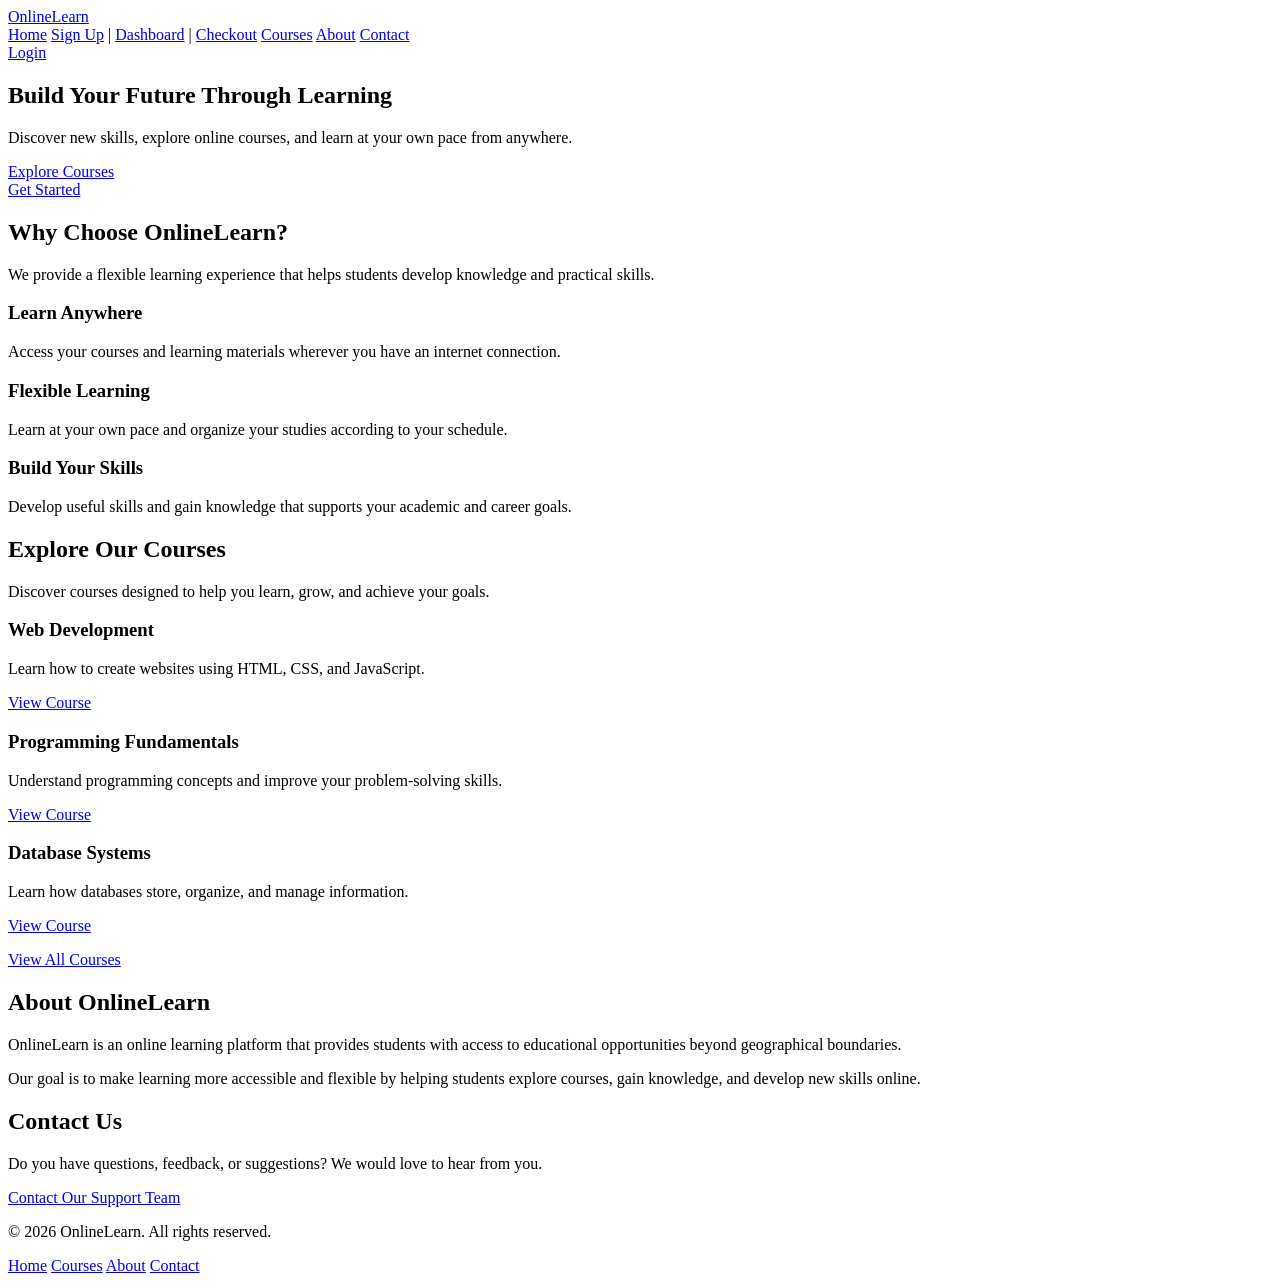
==== index.html @ 4301d98f "Add hero section action links" ====
<!doctype html>
<html lang="en">
  <head>
    <meta charset="UTF-8" />
    <meta name="viewport" content="width=device-width, initial-scale=1.0" />
    <title>Online Course System</title>
  </head>
  <body>
    <header>
      <div class="logo">
        <a href="index.html">OnlineLearn</a>
      </div>
      <nav aria-label="Main navigation">
        <a href="index.html">Home</a>
        <a href="signup.html">Sign Up</a> |
        <a href="dashboard.html">Dashboard</a> |
        <a href="checkout.html">Checkout</a>
        <a href="courses.html">Courses</a>
        <a href="#about">About</a>
        <a href="#contact">Contact</a>
      </nav>
      <div class="header-actions">
        <a href="login.html">Login</a>
      </div>
    </header>
    <main>
      <section class="hero">
        <h1>Build Your Future Through Learning</h1>
        <p>
          Discover new skills, explore online courses, and learn at your own
          pace from anywhere.
        </p>
        <div class="hero-actions">
          <a href="course-detail.html"> Explore Courses</a><br />
          <a href="signup.html">Get Started </a>
        </div>
      </section>
      <section class="benefits">
        <h2>Why Choose OnlineLearn?</h2>

        <p>
          We provide a flexible learning experience that helps students develop
          knowledge and practical skills.
        </p>

        <div class="benefits-list">
          <article>
            <h3>Learn Anywhere</h3>

            <p>
              Access your courses and learning materials wherever you have an
              internet connection.
            </p>
          </article>

          <article>
            <h3>Flexible Learning</h3>

            <p>
              Learn at your own pace and organize your studies according to your
              schedule.
            </p>
          </article>

          <article>
            <h3>Build Your Skills</h3>

            <p>
              Develop useful skills and gain knowledge that supports your
              academic and career goals.
            </p>
          </article>
        </div>
      </section>

      <section class="featured-courses" id="courses">
        <h2>Explore Our Courses</h2>

        <p>
          Discover courses designed to help you learn, grow, and achieve your
          goals.
        </p>

        <div class="course-list">
          <article class="course-card">
            <h3>Web Development</h3>

            <p>Learn how to create websites using HTML, CSS, and JavaScript.</p>

            <a href="course-detail.html">View Course</a>
          </article>

          <article class="course-card">
            <h3>Programming Fundamentals</h3>

            <p>
              Understand programming concepts and improve your problem-solving
              skills.
            </p>

            <a href="course-detail.html">View Course</a>
          </article>

          <article class="course-card">
            <h3>Database Systems</h3>

            <p>Learn how databases store, organize, and manage information.</p>
            <a href="course-detail.html">View Course</a>
          </article>
        </div>

        <p>
          <a href="courses.html">View All Courses</a>
        </p>
      </section>

      <section class="about" id="about">
        <h2>About OnlineLearn</h2>

        <p>
          OnlineLearn is an online learning platform that provides students with
          access to educational opportunities beyond geographical boundaries.
        </p>

        <p>
          Our goal is to make learning more accessible and flexible by helping
          students explore courses, gain knowledge, and develop new skills
          online.
        </p>
      </section>

      <section class="contact" id="contact">
        <h2>Contact Us</h2>

        <p>
          Do you have questions, feedback, or suggestions? We would love to hear
          from you.
        </p>

        <p>
          <a href="mailto:support@onlinelearn.example">
            Contact Our Support Team
          </a>
        </p>
      </section>
    </main>
    <footer>
      <p>&copy; 2026 OnlineLearn. All rights reserved.</p>

      <nav aria-label="Footer navigation">
        <a href="index.html">Home</a>
        <a href="courses.html">Courses</a>
        <a href="#about">About</a>
        <a href="#contact">Contact</a>
      </nav>
    </footer>
  </body>
</html>
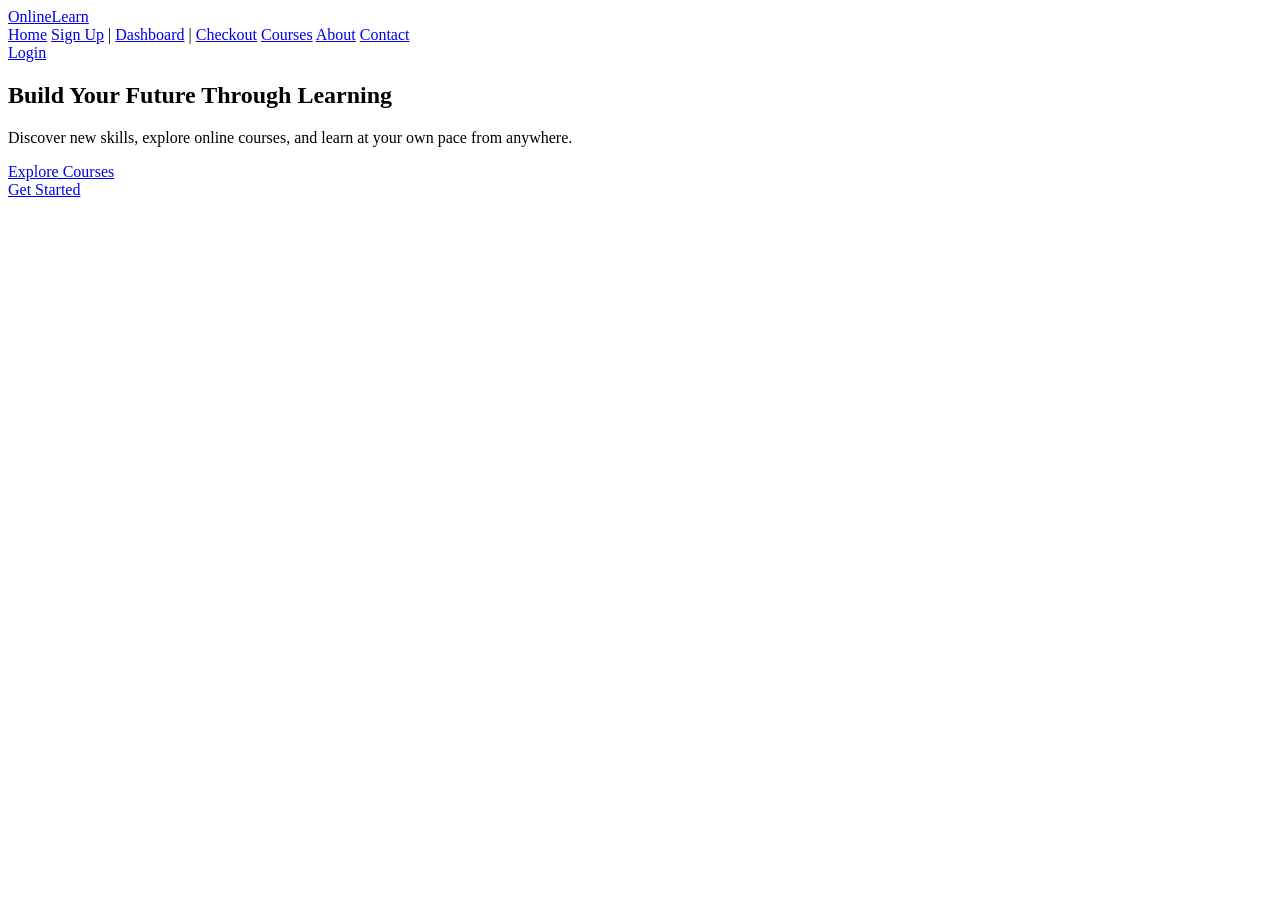
==== commit c2203a8a: "Merge pull request #2 from mikiyassurafell013-sys/homepage Create homepage HTML structure and naviga" ====
--- a/index.html
+++ b/index.html
@@ -35,124 +35,6 @@
           <a href="signup.html">Get Started </a>
         </div>
       </section>
-      <section class="benefits">
-        <h2>Why Choose OnlineLearn?</h2>
-
-        <p>
-          We provide a flexible learning experience that helps students develop
-          knowledge and practical skills.
-        </p>
-
-        <div class="benefits-list">
-          <article>
-            <h3>Learn Anywhere</h3>
-
-            <p>
-              Access your courses and learning materials wherever you have an
-              internet connection.
-            </p>
-          </article>
-
-          <article>
-            <h3>Flexible Learning</h3>
-
-            <p>
-              Learn at your own pace and organize your studies according to your
-              schedule.
-            </p>
-          </article>
-
-          <article>
-            <h3>Build Your Skills</h3>
-
-            <p>
-              Develop useful skills and gain knowledge that supports your
-              academic and career goals.
-            </p>
-          </article>
-        </div>
-      </section>
-
-      <section class="featured-courses" id="courses">
-        <h2>Explore Our Courses</h2>
-
-        <p>
-          Discover courses designed to help you learn, grow, and achieve your
-          goals.
-        </p>
-
-        <div class="course-list">
-          <article class="course-card">
-            <h3>Web Development</h3>
-
-            <p>Learn how to create websites using HTML, CSS, and JavaScript.</p>
-
-            <a href="course-detail.html">View Course</a>
-          </article>
-
-          <article class="course-card">
-            <h3>Programming Fundamentals</h3>
-
-            <p>
-              Understand programming concepts and improve your problem-solving
-              skills.
-            </p>
-
-            <a href="course-detail.html">View Course</a>
-          </article>
-
-          <article class="course-card">
-            <h3>Database Systems</h3>
-
-            <p>Learn how databases store, organize, and manage information.</p>
-            <a href="course-detail.html">View Course</a>
-          </article>
-        </div>
-
-        <p>
-          <a href="courses.html">View All Courses</a>
-        </p>
-      </section>
-
-      <section class="about" id="about">
-        <h2>About OnlineLearn</h2>
-
-        <p>
-          OnlineLearn is an online learning platform that provides students with
-          access to educational opportunities beyond geographical boundaries.
-        </p>
-
-        <p>
-          Our goal is to make learning more accessible and flexible by helping
-          students explore courses, gain knowledge, and develop new skills
-          online.
-        </p>
-      </section>
-
-      <section class="contact" id="contact">
-        <h2>Contact Us</h2>
-
-        <p>
-          Do you have questions, feedback, or suggestions? We would love to hear
-          from you.
-        </p>
-
-        <p>
-          <a href="mailto:support@onlinelearn.example">
-            Contact Our Support Team
-          </a>
-        </p>
-      </section>
     </main>
-    <footer>
-      <p>&copy; 2026 OnlineLearn. All rights reserved.</p>
-
-      <nav aria-label="Footer navigation">
-        <a href="index.html">Home</a>
-        <a href="courses.html">Courses</a>
-        <a href="#about">About</a>
-        <a href="#contact">Contact</a>
-      </nav>
-    </footer>
   </body>
 </html>
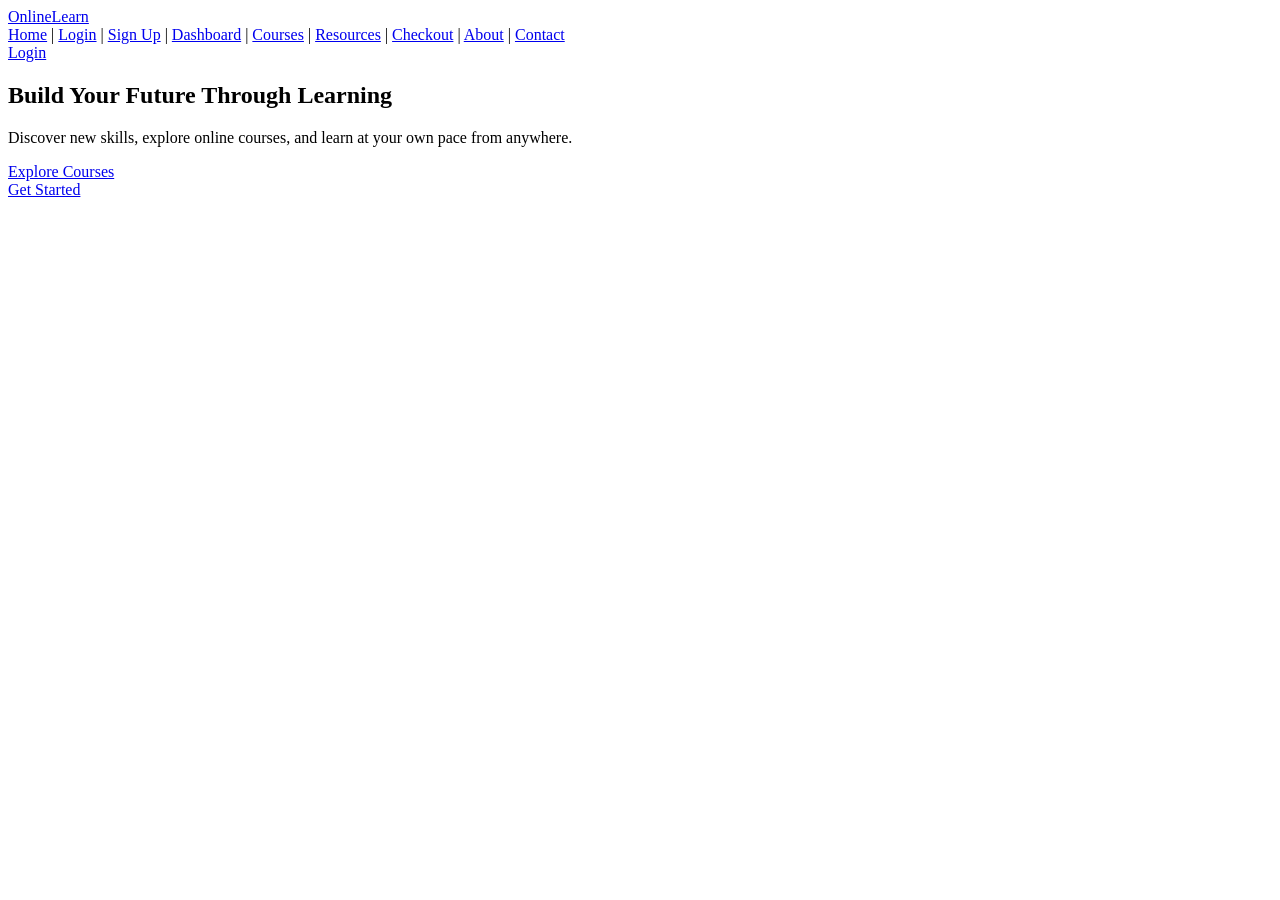
==== commit 76804f4c: "Update index.html" ====
--- a/index.html
+++ b/index.html
@@ -11,12 +11,14 @@
         <a href="index.html">OnlineLearn</a>
       </div>
       <nav aria-label="Main navigation">
-        <a href="index.html">Home</a>
-        <a href="signup.html">Sign Up</a> |
-        <a href="dashboard.html">Dashboard</a> |
-        <a href="checkout.html">Checkout</a>
-        <a href="courses.html">Courses</a>
-        <a href="#about">About</a>
+        <a href="index.html">Home</a> | 
+            <a href="login.html">Login</a> | 
+            <a href="signup.html">Sign Up</a> | 
+            <a href="dashboard.html">Dashboard</a> | 
+            <a href="courses.html" aria-current="page">Courses</a> |
+            <a href="resources.html">Resources</a> |
+            <a href="checkout.html">Checkout</a> |
+        <a href="#about">About</a> |
         <a href="#contact">Contact</a>
       </nav>
       <div class="header-actions">
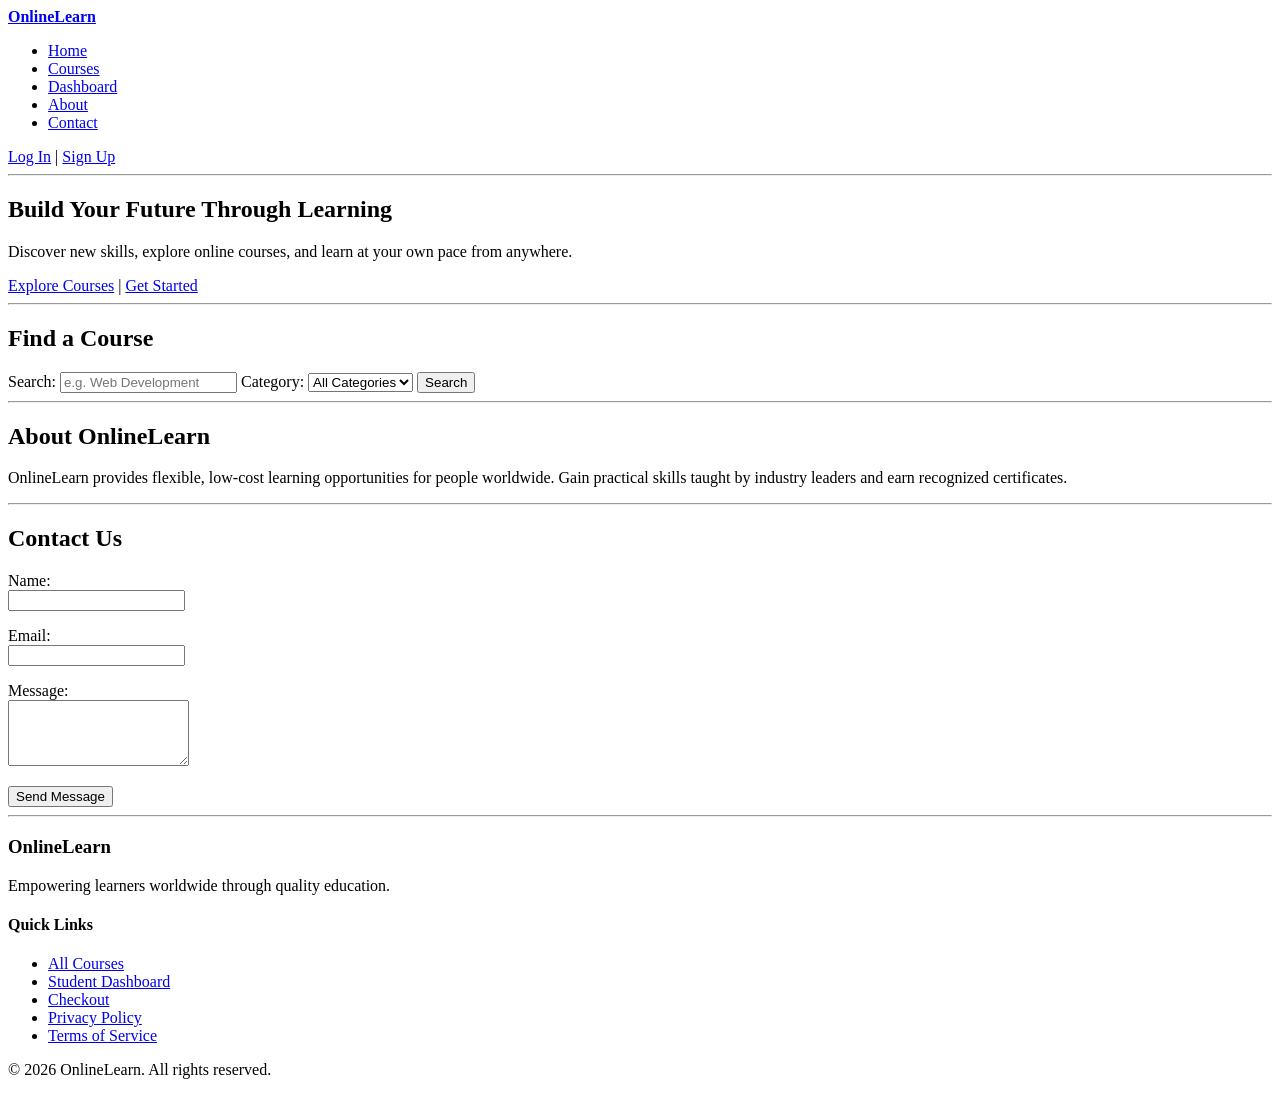
==== commit 9e401cbc: "Update index.html" ====
--- a/index.html
+++ b/index.html
@@ -1,42 +1,129 @@
-<!doctype html>
+<!DOCTYPE html>
 <html lang="en">
   <head>
     <meta charset="UTF-8" />
     <meta name="viewport" content="width=device-width, initial-scale=1.0" />
-    <title>Online Course System</title>
+    <meta name="description" content="Discover online courses and learn new skills at your own pace." />
+    <title>OnlineLearn - Online Course System</title>
   </head>
   <body>
+
+    <!-- Header & Navigation -->
     <header>
       <div class="logo">
-        <a href="index.html">OnlineLearn</a>
+        <a href="index.html"><strong>OnlineLearn</strong></a>
       </div>
-      <nav aria-label="Main navigation">
-        <a href="index.html">Home</a> | 
-            <a href="login.html">Login</a> | 
-            <a href="signup.html">Sign Up</a> | 
-            <a href="dashboard.html">Dashboard</a> | 
-            <a href="courses.html" aria-current="page">Courses</a> |
-            <a href="resources.html">Resources</a> |
-            <a href="checkout.html">Checkout</a> |
-        <a href="#about">About</a> |
-        <a href="#contact">Contact</a>
+      <nav aria-label="Main Navigation">
+        <ul>
+          <li><a href="index.html">Home</a></li>
+          <li><a href="courses.html">Courses</a></li>
+          <li><a href="dashboard.html">Dashboard</a></li>
+          <li><a href="#about">About</a></li>
+          <li><a href="#contact">Contact</a></li>
+        </ul>
       </nav>
       <div class="header-actions">
-        <a href="login.html">Login</a>
+        <a href="login.html">Log In</a> | 
+        <a href="signup.html">Sign Up</a>
       </div>
     </header>
+
+    <hr />
+
+    <!-- Main Content Area -->
     <main>
+
+      <!-- Hero Section -->
       <section class="hero">
         <h1>Build Your Future Through Learning</h1>
         <p>
-          Discover new skills, explore online courses, and learn at your own
-          pace from anywhere.
+          Discover new skills, explore online courses, and learn at your own pace from anywhere.
         </p>
-        <div class="hero-actions">
-          <a href="course-detail.html"> Explore Courses</a><br />
-          <a href="signup.html">Get Started </a>
+        <div>
+          <a href="courses.html">Explore Courses</a> | 
+          <a href="signup.html">Get Started</a>
         </div>
       </section>
+
+      <hr />
+
+      <!-- Search & Filter Form -->
+      <section class="search-section">
+        <h2>Find a Course</h2>
+        <form action="courses.html" method="GET">
+          <label for="search-input">Search:</label>
+          <input type="text" id="search-input" name="q" placeholder="e.g. Web Development" />
+          
+          <label for="category-select">Category:</label>
+          <select id="category-select" name="category">
+            <option value="all">All Categories</option>
+            <option value="development">Development</option>
+            <option value="design">Design</option>
+            <option value="business">Business</option>
+            <option value="data">Data Science</option>
+          </select>
+          
+          <button type="submit">Search</button>
+        </form>
+      </section>
+
+      <hr />
+
+      <!-- About Section -->
+      <section id="about">
+        <h2>About OnlineLearn</h2>
+        <p>
+          OnlineLearn provides flexible, low-cost learning opportunities for people worldwide. 
+          Gain practical skills taught by industry leaders and earn recognized certificates.
+        </p>
+      </section>
+
+      <hr />
+
+      <!-- Contact Section -->
+      <section id="contact">
+        <h2>Contact Us</h2>
+        <form action="#" method="POST">
+          <p>
+            <label for="name">Name:</label><br />
+            <input type="text" id="name" name="name" required />
+          </p>
+          <p>
+            <label for="email">Email:</label><br />
+            <input type="email" id="email" name="email" required />
+          </p>
+          <p>
+            <label for="message">Message:</label><br />
+            <textarea id="message" name="message" rows="4" required></textarea>
+          </p>
+          <button type="submit">Send Message</button>
+        </form>
+      </section>
+
     </main>
+
+    <hr />
+
+    <!-- Footer -->
+    <footer>
+      <section>
+        <h3>OnlineLearn</h3>
+        <p>Empowering learners worldwide through quality education.</p>
+      </section>
+      
+      <nav aria-label="Footer Navigation">
+        <h4>Quick Links</h4>
+        <ul>
+          <li><a href="courses.html">All Courses</a></li>
+          <li><a href="dashboard.html">Student Dashboard</a></li>
+          <li><a href="checkout.html">Checkout</a></li>
+          <li><a href="#privacy">Privacy Policy</a></li>
+          <li><a href="#terms">Terms of Service</a></li>
+        </ul>
+      </nav>
+
+      <p>&copy; 2026 OnlineLearn. All rights reserved.</p>
+    </footer>
+
   </body>
 </html>
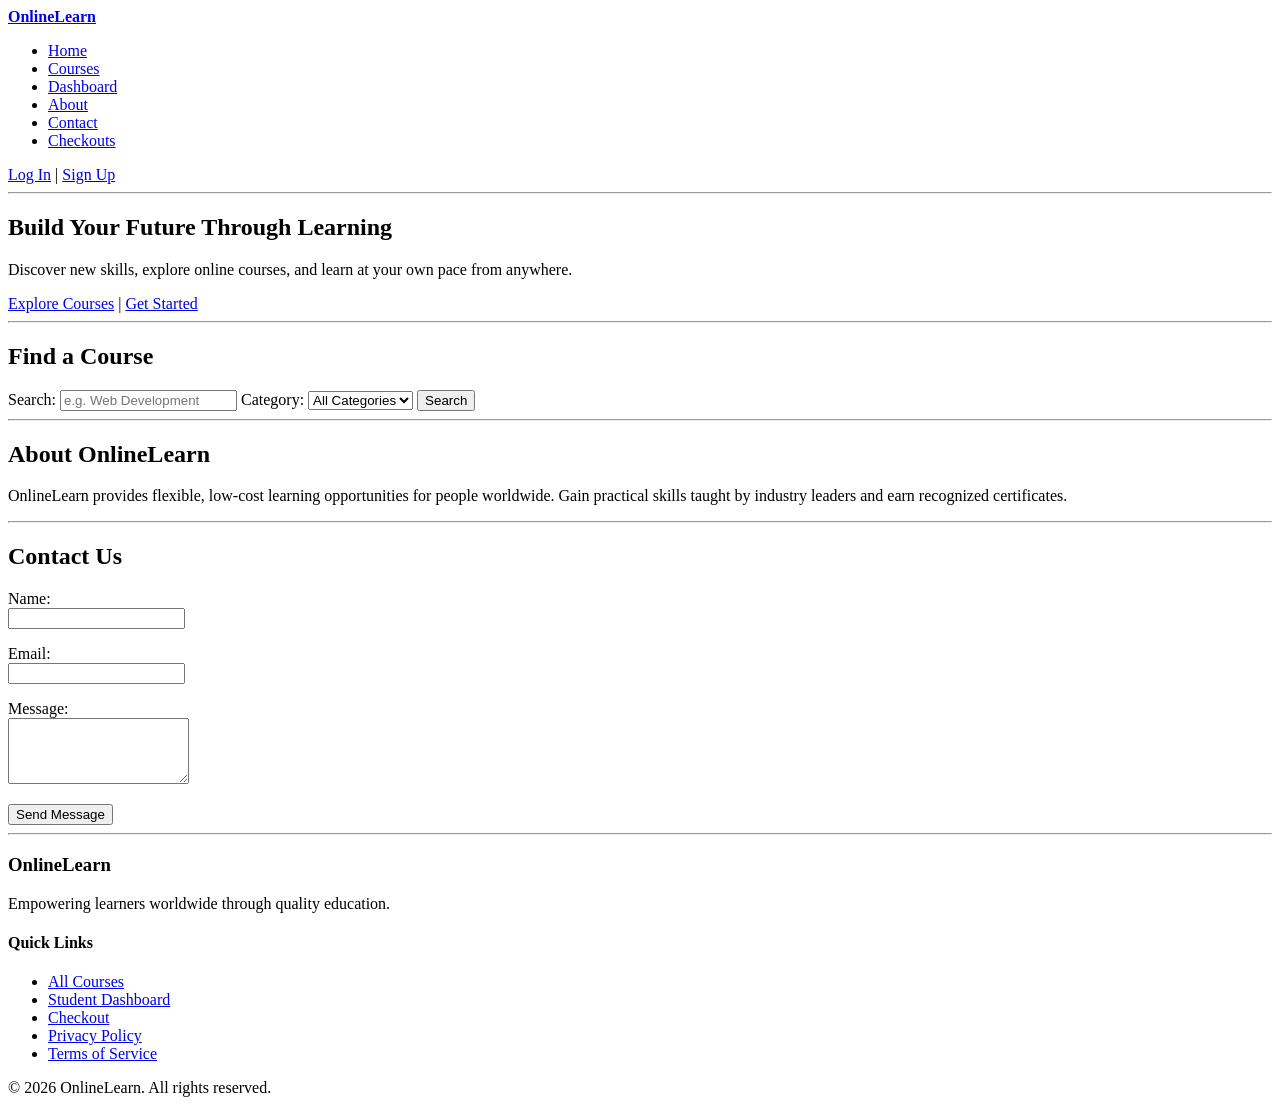
==== commit 8810ace5: "Clean up HTML by removing comment sections Removed commented sections for header, main content, and " ====
--- a/index.html
+++ b/index.html
@@ -8,7 +8,6 @@
   </head>
   <body>
 
-    <!-- Header & Navigation -->
     <header>
       <div class="logo">
         <a href="index.html"><strong>OnlineLearn</strong></a>
@@ -20,6 +19,7 @@
           <li><a href="dashboard.html">Dashboard</a></li>
           <li><a href="#about">About</a></li>
           <li><a href="#contact">Contact</a></li>
+          <li><a href="checkout.html">Checkouts</a></li>
         </ul>
       </nav>
       <div class="header-actions">
@@ -30,10 +30,8 @@
 
     <hr />
 
-    <!-- Main Content Area -->
     <main>
 
-      <!-- Hero Section -->
       <section class="hero">
         <h1>Build Your Future Through Learning</h1>
         <p>
@@ -47,7 +45,6 @@
 
       <hr />
 
-      <!-- Search & Filter Form -->
       <section class="search-section">
         <h2>Find a Course</h2>
         <form action="courses.html" method="GET">
@@ -69,7 +66,6 @@
 
       <hr />
 
-      <!-- About Section -->
       <section id="about">
         <h2>About OnlineLearn</h2>
         <p>
@@ -80,7 +76,6 @@
 
       <hr />
 
-      <!-- Contact Section -->
       <section id="contact">
         <h2>Contact Us</h2>
         <form action="#" method="POST">
@@ -104,7 +99,6 @@
 
     <hr />
 
-    <!-- Footer -->
     <footer>
       <section>
         <h3>OnlineLearn</h3>
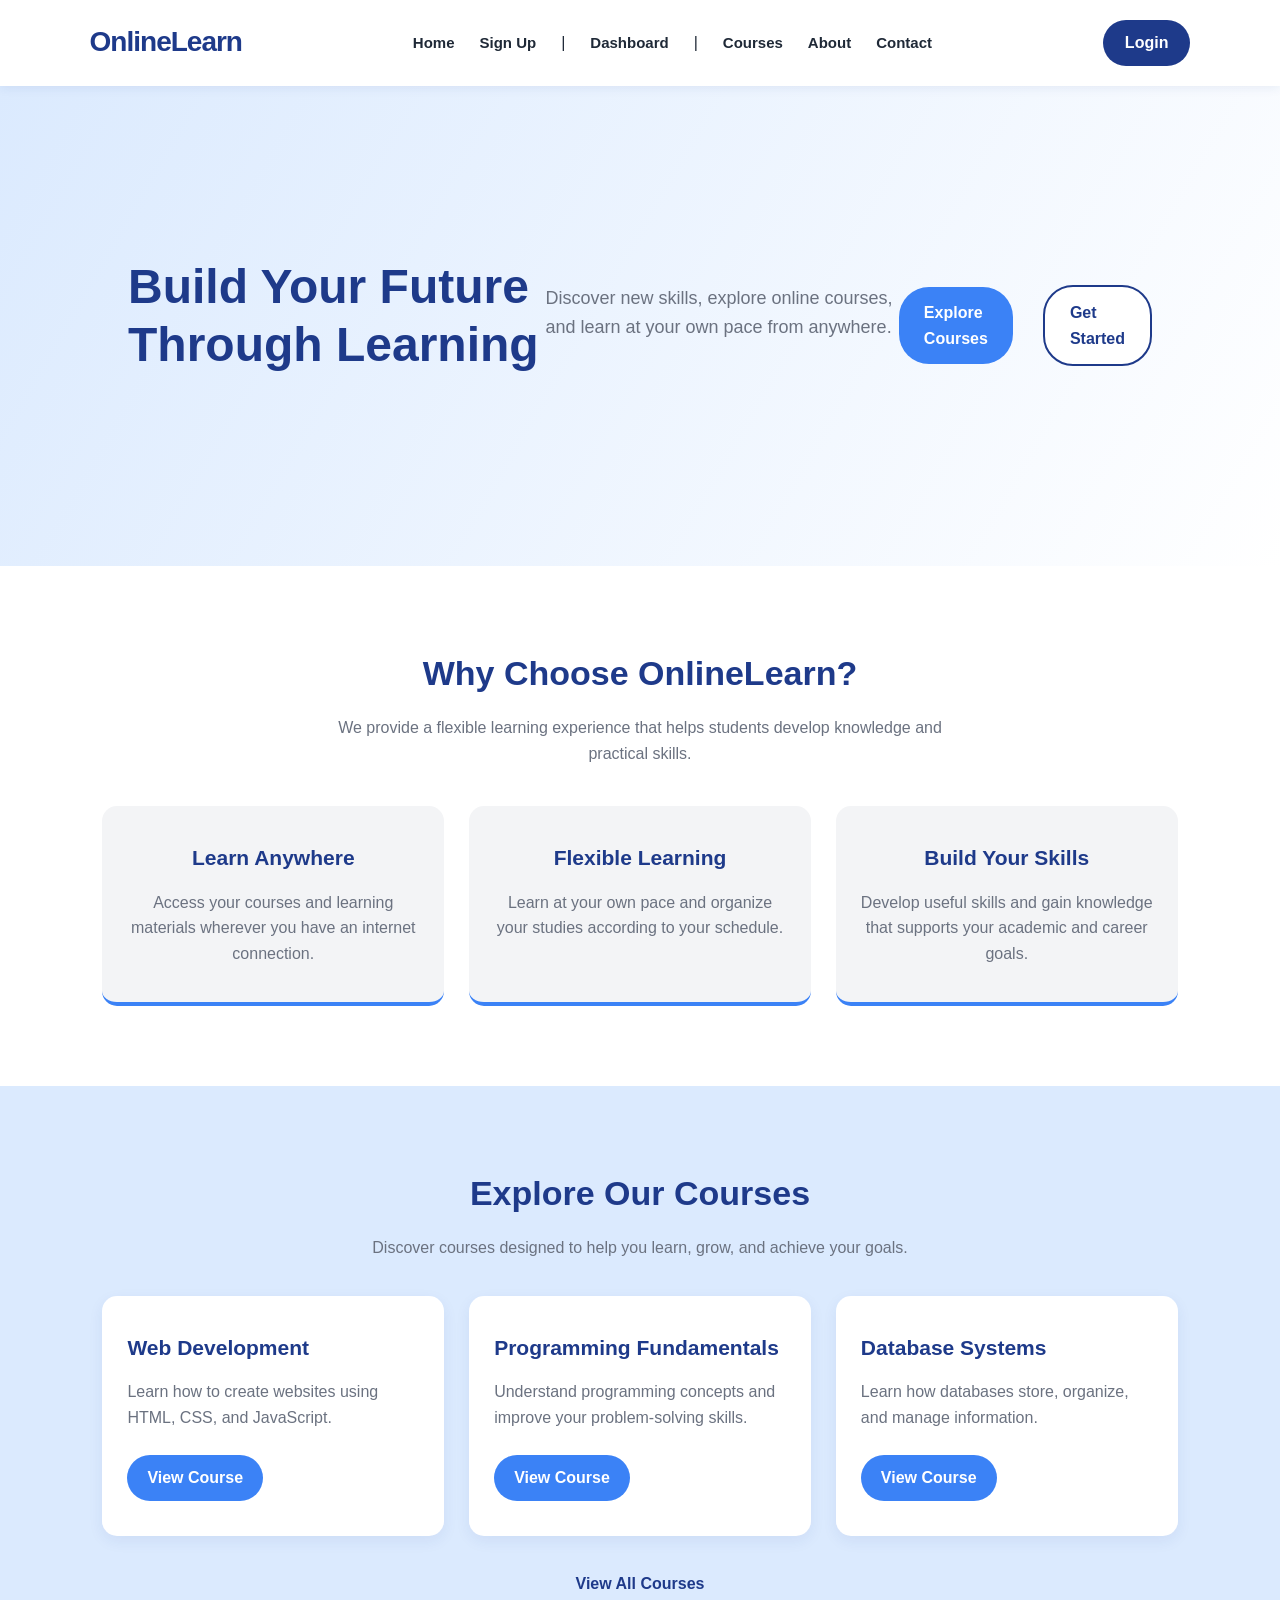
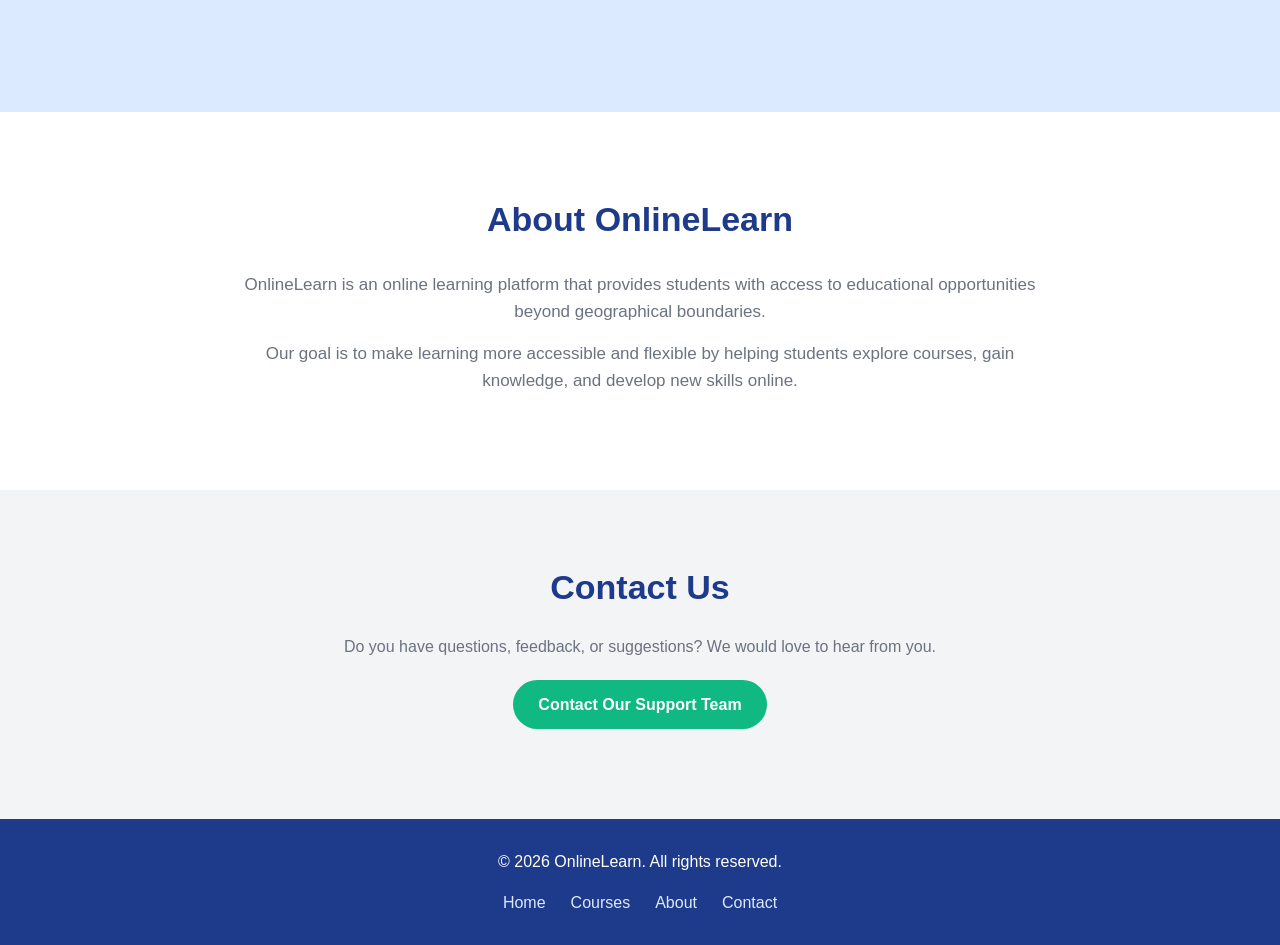
==== commit 82aeae42: "Add homepage CSS styling" ====
--- a/index.html
+++ b/index.html
@@ -1,123 +1,158 @@
-<!DOCTYPE html>
+<!doctype html>
 <html lang="en">
   <head>
     <meta charset="UTF-8" />
     <meta name="viewport" content="width=device-width, initial-scale=1.0" />
-    <meta name="description" content="Discover online courses and learn new skills at your own pace." />
-    <title>OnlineLearn - Online Course System</title>
+    <link rel="stylesheet" href="css/style.css" />
+    <title>Online Course System</title>
   </head>
   <body>
-
     <header>
       <div class="logo">
-        <a href="index.html"><strong>OnlineLearn</strong></a>
+        <a href="index.html">OnlineLearn</a>
       </div>
-      <nav aria-label="Main Navigation">
-        <ul>
-          <li><a href="index.html">Home</a></li>
-          <li><a href="courses.html">Courses</a></li>
-          <li><a href="dashboard.html">Dashboard</a></li>
-          <li><a href="#about">About</a></li>
-          <li><a href="#contact">Contact</a></li>
-          <li><a href="checkout.html">Checkouts</a></li>
-        </ul>
+      <nav aria-label="Main navigation">
+        <a href="index.html">Home</a>
+        <a href="signup.html">Sign Up</a> |
+        <a href="dashboard.html">Dashboard</a> |
+        <a href="courses.html">Courses</a>
+        <a href="#about">About</a>
+        <a href="#contact">Contact</a>
       </nav>
       <div class="header-actions">
-        <a href="login.html">Log In</a> | 
-        <a href="signup.html">Sign Up</a>
+        <a href="login.html">Login</a>
       </div>
     </header>
-
-    <hr />
-
     <main>
-
       <section class="hero">
         <h1>Build Your Future Through Learning</h1>
         <p>
-          Discover new skills, explore online courses, and learn at your own pace from anywhere.
+          Discover new skills, explore online courses, and learn at your own
+          pace from anywhere.
         </p>
-        <div>
-          <a href="courses.html">Explore Courses</a> | 
-          <a href="signup.html">Get Started</a>
+        <div class="hero-actions">
+          <a href="course-detail.html"> Explore Courses</a><br />
+          <a href="signup.html">Get Started </a>
+        </div>
+      </section>
+      <section class="benefits">
+        <h2>Why Choose OnlineLearn?</h2>
+
+        <p>
+          We provide a flexible learning experience that helps students develop
+          knowledge and practical skills.
+        </p>
+
+        <div class="benefits-list">
+          <article>
+            <h3>Learn Anywhere</h3>
+
+            <p>
+              Access your courses and learning materials wherever you have an
+              internet connection.
+            </p>
+          </article>
+
+          <article>
+            <h3>Flexible Learning</h3>
+
+            <p>
+              Learn at your own pace and organize your studies according to your
+              schedule.
+            </p>
+          </article>
+
+          <article>
+            <h3>Build Your Skills</h3>
+
+            <p>
+              Develop useful skills and gain knowledge that supports your
+              academic and career goals.
+            </p>
+          </article>
         </div>
       </section>
 
-      <hr />
+      <section class="featured-courses" id="courses">
+        <h2>Explore Our Courses</h2>
 
-      <section class="search-section">
-        <h2>Find a Course</h2>
-        <form action="courses.html" method="GET">
-          <label for="search-input">Search:</label>
-          <input type="text" id="search-input" name="q" placeholder="e.g. Web Development" />
-          
-          <label for="category-select">Category:</label>
-          <select id="category-select" name="category">
-            <option value="all">All Categories</option>
-            <option value="development">Development</option>
-            <option value="design">Design</option>
-            <option value="business">Business</option>
-            <option value="data">Data Science</option>
-          </select>
-          
-          <button type="submit">Search</button>
-        </form>
-      </section>
+        <p>
+          Discover courses designed to help you learn, grow, and achieve your
+          goals.
+        </p>
 
-      <hr />
+        <div class="course-list">
+          <article class="course-card">
+            <h3>Web Development</h3>
 
-      <section id="about">
-        <h2>About OnlineLearn</h2>
+            <p>Learn how to create websites using HTML, CSS, and JavaScript.</p>
+
+            <a href="course-detail.html">View Course</a>
+          </article>
+
+          <article class="course-card">
+            <h3>Programming Fundamentals</h3>
+
+            <p>
+              Understand programming concepts and improve your problem-solving
+              skills.
+            </p>
+
+            <a href="course-detail.html">View Course</a>
+          </article>
+
+          <article class="course-card">
+            <h3>Database Systems</h3>
+
+            <p>Learn how databases store, organize, and manage information.</p>
+            <a href="course-detail.html">View Course</a>
+          </article>
+        </div>
+
         <p>
-          OnlineLearn provides flexible, low-cost learning opportunities for people worldwide. 
-          Gain practical skills taught by industry leaders and earn recognized certificates.
+          <a href="courses.html">View All Courses</a>
         </p>
       </section>
 
-      <hr />
+      <section class="about" id="about">
+        <h2>About OnlineLearn</h2>
 
-      <section id="contact">
-        <h2>Contact Us</h2>
-        <form action="#" method="POST">
-          <p>
-            <label for="name">Name:</label><br />
-            <input type="text" id="name" name="name" required />
-          </p>
-          <p>
-            <label for="email">Email:</label><br />
-            <input type="email" id="email" name="email" required />
-          </p>
-          <p>
-            <label for="message">Message:</label><br />
-            <textarea id="message" name="message" rows="4" required></textarea>
-          </p>
-          <button type="submit">Send Message</button>
-        </form>
+        <p>
+          OnlineLearn is an online learning platform that provides students with
+          access to educational opportunities beyond geographical boundaries.
+        </p>
+
+        <p>
+          Our goal is to make learning more accessible and flexible by helping
+          students explore courses, gain knowledge, and develop new skills
+          online.
+        </p>
       </section>
 
+      <section class="contact" id="contact">
+        <h2>Contact Us</h2>
+
+        <p>
+          Do you have questions, feedback, or suggestions? We would love to hear
+          from you.
+        </p>
+
+        <p>
+          <a href="mailto:support@onlinelearn.example">
+            Contact Our Support Team
+          </a>
+        </p>
+      </section>
     </main>
+    <footer>
+      <p>&copy; 2026 OnlineLearn. All rights reserved.</p>
 
-    <hr />
-
-    <footer>
-      <section>
-        <h3>OnlineLearn</h3>
-        <p>Empowering learners worldwide through quality education.</p>
-      </section>
-      
-      <nav aria-label="Footer Navigation">
-        <h4>Quick Links</h4>
-        <ul>
-          <li><a href="courses.html">All Courses</a></li>
-          <li><a href="dashboard.html">Student Dashboard</a></li>
-          <li><a href="checkout.html">Checkout</a></li>
-          <li><a href="#privacy">Privacy Policy</a></li>
-          <li><a href="#terms">Terms of Service</a></li>
-        </ul>
+      <nav aria-label="Footer navigation">
+        <a href="index.html">Home</a>
+        <a href="courses.html">Courses</a>
+        <a href="#about">About</a>
+        <a href="#contact">Contact</a>
       </nav>
-
-      <p>&copy; 2026 OnlineLearn. All rights reserved.</p>
     </footer>
-
   </body>
 </html>
--- a/css/style.css
+++ b/css/style.css
@@ -0,0 +1,503 @@
+/* =========================================
+   1. GENERAL SETTINGS
+========================================= */
+
+* {
+    margin: 0;
+    padding: 0;
+    box-sizing: border-box;
+}
+
+html {
+    scroll-behavior: smooth;
+}
+
+body {
+    font-family: "Open Sans", Arial, sans-serif;
+    background-color: #FFFFFF;
+    color: #1F2937;
+    line-height: 1.6;
+}
+
+
+/* =========================================
+   2. HEADER
+========================================= */
+
+header {
+    background-color: #FFFFFF;
+    display: flex;
+    justify-content: space-between;
+    align-items: center;
+    padding: 20px 7%;
+    box-shadow: 0 2px 10px rgba(30, 58, 138, 0.08);
+    position: sticky;
+    top: 0;
+    z-index: 1000;
+}
+
+
+/* Website Logo */
+
+.logo a {
+    color: #1E3A8A;
+    font-size: 28px;
+    font-weight: bold;
+    text-decoration: none;
+    letter-spacing: -1px;
+}
+
+
+/* Main Navigation */
+
+header nav {
+    display: flex;
+    align-items: center;
+    gap: 25px;
+}
+
+header nav a {
+    color: #1F2937;
+    text-decoration: none;
+    font-size: 15px;
+    font-weight: 600;
+    transition: color 0.3s ease;
+}
+
+header nav a:hover,
+header nav a[aria-current="page"] {
+    color: #3B82F6;
+}
+
+
+/* Header Login Button */
+
+.header-actions a {
+    display: inline-block;
+    background-color: #1E3A8A;
+    color: #FFFFFF;
+    padding: 10px 22px;
+    border-radius: 25px;
+    text-decoration: none;
+    font-weight: bold;
+    transition: background-color 0.3s ease;
+}
+
+.header-actions a:hover {
+    background-color: #3B82F6;
+}
+
+
+/* =========================================
+   3. HERO SECTION
+========================================= */
+
+.hero {
+    min-height: 480px;
+    padding: 100px 10%;
+    display: flex;
+    align-items: center;
+    background: linear-gradient(
+        120deg,
+        #DBEAFE,
+        #FFFFFF
+    );
+}
+
+.hero h1 {
+    color: #1E3A8A;
+    font-size: 48px;
+    line-height: 1.2;
+    max-width: 650px;
+    margin-bottom: 20px;
+}
+
+.hero p {
+    color: #6B7280;
+    font-size: 18px;
+    max-width: 650px;
+    margin-bottom: 25px;
+}
+
+.hero-actions {
+    display: flex;
+    align-items: center;
+    gap: 15px;
+}
+
+
+/* Hero Buttons */
+
+.hero-actions a {
+    display: inline-block;
+    padding: 13px 25px;
+    border-radius: 30px;
+    text-decoration: none;
+    font-weight: bold;
+    transition: all 0.3s ease;
+}
+
+
+/* Explore Courses Button */
+
+.hero-actions a:first-child {
+    background-color: #3B82F6;
+    color: #FFFFFF;
+}
+
+.hero-actions a:first-child:hover {
+    background-color: #1E3A8A;
+    transform: translateY(-3px);
+}
+
+
+/* Get Started Button */
+
+.hero-actions a:last-child {
+    background-color: #FFFFFF;
+    color: #1E3A8A;
+    border: 2px solid #1E3A8A;
+}
+
+.hero-actions a:last-child:hover {
+    background-color: #1E3A8A;
+    color: #FFFFFF;
+    transform: translateY(-3px);
+}
+
+
+/* =========================================
+   4. LEARNING BENEFITS SECTION
+========================================= */
+
+.benefits {
+    padding: 80px 8%;
+    text-align: center;
+    background-color: #FFFFFF;
+}
+
+.benefits h2 {
+    color: #1E3A8A;
+    font-size: 34px;
+    margin-bottom: 15px;
+}
+
+.benefits > p {
+    color: #6B7280;
+    max-width: 650px;
+    margin: 0 auto 40px;
+}
+
+
+/* Benefits Cards Container */
+
+.benefits-list {
+    display: grid;
+    grid-template-columns: repeat(3, 1fr);
+    gap: 25px;
+    margin-top: 35px;
+}
+
+
+/* Individual Benefit Cards */
+
+.benefits-list article {
+    background-color: #F3F4F6;
+    padding: 35px 25px;
+    border-radius: 15px;
+    border-bottom: 4px solid #3B82F6;
+    transition: transform 0.3s ease, box-shadow 0.3s ease;
+}
+
+.benefits-list article:hover {
+    transform: translateY(-8px);
+    box-shadow: 0 10px 25px rgba(30, 58, 138, 0.12);
+}
+
+.benefits-list h3 {
+    color: #1E3A8A;
+    font-size: 21px;
+    margin-bottom: 15px;
+}
+
+.benefits-list article p {
+    color: #6B7280;
+}
+
+
+/* =========================================
+   5. FEATURED COURSES SECTION
+========================================= */
+
+.featured-courses {
+    padding: 80px 8%;
+    text-align: center;
+    background-color: #DBEAFE;
+}
+
+.featured-courses h2 {
+    color: #1E3A8A;
+    font-size: 34px;
+    margin-bottom: 15px;
+}
+
+.featured-courses > p {
+    color: #6B7280;
+    max-width: 650px;
+    margin: 0 auto 35px;
+}
+
+
+/* Course Cards Container */
+
+.course-list {
+    display: grid;
+    grid-template-columns: repeat(3, 1fr);
+    gap: 25px;
+    margin-top: 35px;
+}
+
+
+/* Individual Course Cards */
+
+.course-card {
+    background-color: #FFFFFF;
+    padding: 35px 25px;
+    border-radius: 15px;
+    text-align: left;
+    box-shadow: 0 5px 15px rgba(30, 58, 138, 0.07);
+    transition: transform 0.3s ease, box-shadow 0.3s ease;
+}
+
+.course-card:hover {
+    transform: translateY(-8px);
+    box-shadow: 0 12px 25px rgba(30, 58, 138, 0.15);
+}
+
+.course-card h3 {
+    color: #1E3A8A;
+    font-size: 21px;
+    margin-bottom: 15px;
+}
+
+.course-card p {
+    color: #6B7280;
+    margin-bottom: 25px;
+}
+
+
+/* Course Links */
+
+.course-card a {
+    display: inline-block;
+    color: #FFFFFF;
+    background-color: #3B82F6;
+    padding: 10px 20px;
+    border-radius: 25px;
+    text-decoration: none;
+    font-weight: bold;
+    transition: background-color 0.3s ease;
+}
+
+.course-card a:hover {
+    background-color: #1E3A8A;
+}
+
+
+/* View All Courses Link */
+
+.featured-courses > p:last-child {
+    margin-top: 35px;
+}
+
+.featured-courses > p:last-child a {
+    color: #1E3A8A;
+    font-weight: bold;
+    text-decoration: none;
+}
+
+.featured-courses > p:last-child a:hover {
+    color: #3B82F6;
+}
+
+
+/* =========================================
+   6. ABOUT SECTION
+========================================= */
+
+.about {
+    padding: 80px 12%;
+    text-align: center;
+    background-color: #FFFFFF;
+}
+
+.about h2 {
+    color: #1E3A8A;
+    font-size: 34px;
+    margin-bottom: 25px;
+}
+
+.about p {
+    color: #6B7280;
+    max-width: 800px;
+    margin: 0 auto 15px;
+    font-size: 17px;
+}
+
+
+/* =========================================
+   7. CONTACT SECTION
+========================================= */
+
+.contact {
+    padding: 70px 10%;
+    text-align: center;
+    background-color: #F3F4F6;
+}
+
+.contact h2 {
+    color: #1E3A8A;
+    font-size: 34px;
+    margin-bottom: 20px;
+}
+
+.contact p {
+    color: #6B7280;
+    margin-bottom: 20px;
+}
+
+.contact a {
+    display: inline-block;
+    background-color: #10B981;
+    color: #FFFFFF;
+    padding: 12px 25px;
+    border-radius: 25px;
+    text-decoration: none;
+    font-weight: bold;
+    transition: background-color 0.3s ease;
+}
+
+.contact a:hover {
+    background-color: #059669;
+}
+
+
+/* =========================================
+   8. FOOTER
+========================================= */
+
+footer {
+    background-color: #1E3A8A;
+    color: #FFFFFF;
+    padding: 30px 7%;
+    text-align: center;
+}
+
+footer p {
+    margin-bottom: 15px;
+}
+
+footer nav {
+    display: flex;
+    justify-content: center;
+    flex-wrap: wrap;
+    gap: 25px;
+}
+
+footer nav a {
+    color: #DBEAFE;
+    text-decoration: none;
+    transition: color 0.3s ease;
+}
+
+footer nav a:hover {
+    color: #10B981;
+}
+
+
+/* =========================================
+   9. RESPONSIVE DESIGN
+========================================= */
+
+/* Tablets */
+
+@media screen and (max-width: 900px) {
+
+    header {
+        flex-wrap: wrap;
+        gap: 20px;
+    }
+
+    header nav {
+        flex-wrap: wrap;
+        gap: 15px;
+    }
+
+    .hero h1 {
+        font-size: 38px;
+    }
+
+    .benefits-list,
+    .course-list {
+        grid-template-columns: repeat(2, 1fr);
+    }
+
+}
+
+
+/* Mobile Phones */
+
+@media screen and (max-width: 600px) {
+
+    header {
+        flex-direction: column;
+        padding: 20px;
+    }
+
+    header nav {
+        justify-content: center;
+        gap: 12px;
+    }
+
+    header nav a {
+        font-size: 13px;
+    }
+
+    .hero {
+        padding: 70px 7%;
+        min-height: 400px;
+    }
+
+    .hero h1 {
+        font-size: 34px;
+    }
+
+    .hero p {
+        font-size: 16px;
+    }
+
+    .hero-actions {
+        flex-direction: column;
+        align-items: flex-start;
+    }
+
+    .benefits,
+    .featured-courses,
+    .about,
+    .contact {
+        padding: 60px 7%;
+    }
+
+    .benefits h2,
+    .featured-courses h2,
+    .about h2,
+    .contact h2 {
+        font-size: 28px;
+    }
+
+    .benefits-list,
+    .course-list {
+        grid-template-columns: 1fr;
+    }
+
+}
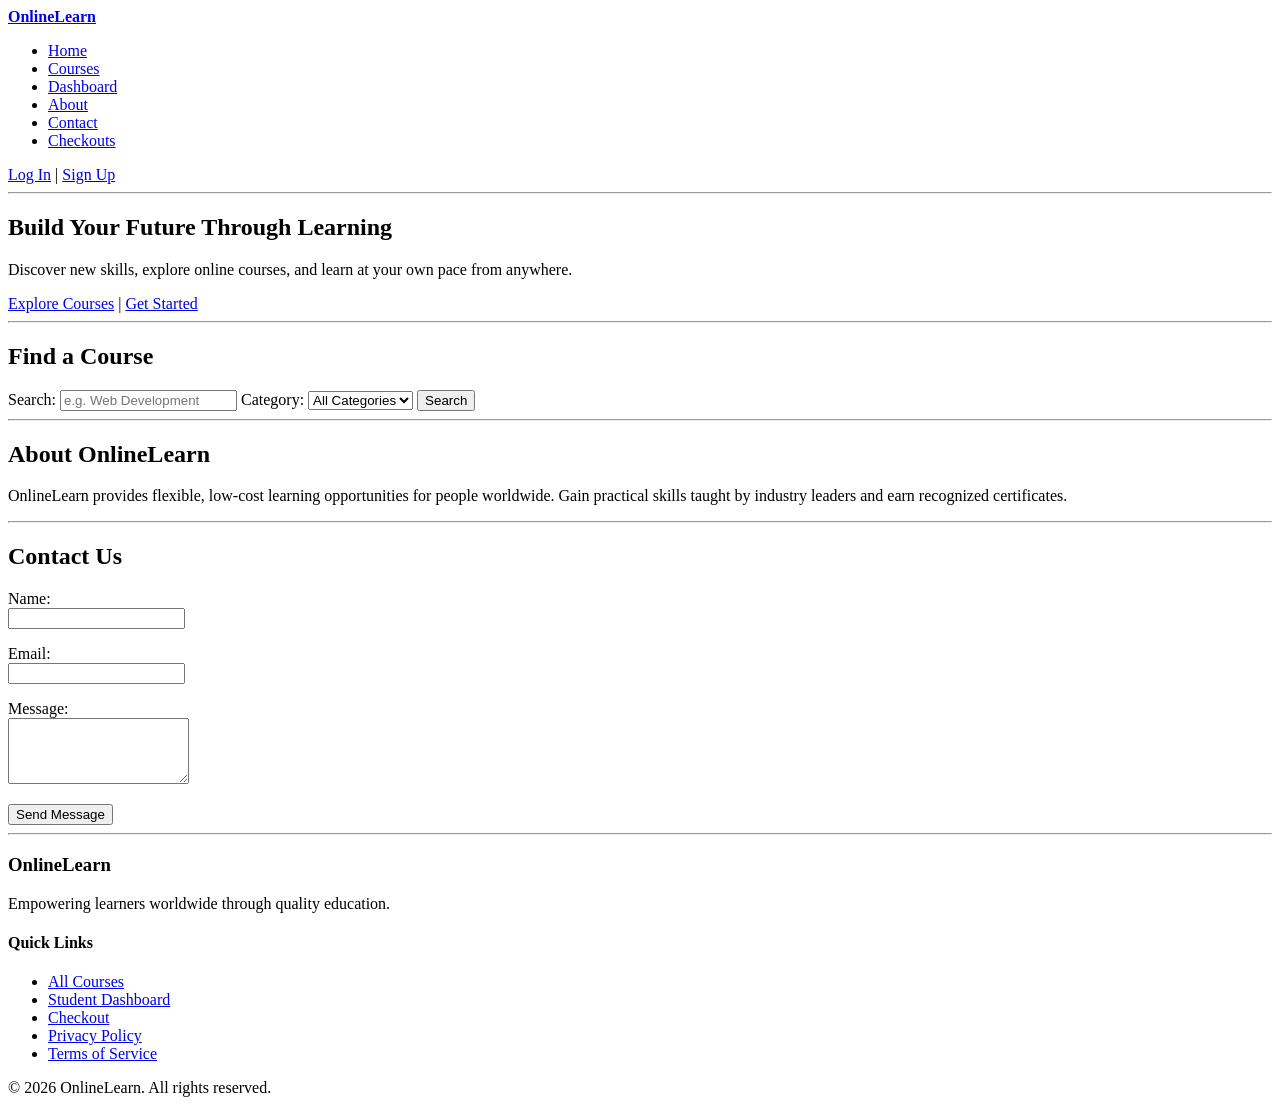
==== commit cf5d9ac5: "Merge branch 'main' into courses" ====
--- a/index.html
+++ b/index.html
@@ -1,158 +1,123 @@
-<!doctype html>
+<!DOCTYPE html>
 <html lang="en">
   <head>
     <meta charset="UTF-8" />
     <meta name="viewport" content="width=device-width, initial-scale=1.0" />
-    <link rel="stylesheet" href="css/style.css" />
-    <title>Online Course System</title>
+    <meta name="description" content="Discover online courses and learn new skills at your own pace." />
+    <title>OnlineLearn - Online Course System</title>
   </head>
   <body>
+
     <header>
       <div class="logo">
-        <a href="index.html">OnlineLearn</a>
+        <a href="index.html"><strong>OnlineLearn</strong></a>
       </div>
-      <nav aria-label="Main navigation">
-        <a href="index.html">Home</a>
-        <a href="signup.html">Sign Up</a> |
-        <a href="dashboard.html">Dashboard</a> |
-        <a href="courses.html">Courses</a>
-        <a href="#about">About</a>
-        <a href="#contact">Contact</a>
+      <nav aria-label="Main Navigation">
+        <ul>
+          <li><a href="index.html">Home</a></li>
+          <li><a href="courses.html">Courses</a></li>
+          <li><a href="dashboard.html">Dashboard</a></li>
+          <li><a href="#about">About</a></li>
+          <li><a href="#contact">Contact</a></li>
+          <li><a href="checkout.html">Checkouts</a></li>
+        </ul>
       </nav>
       <div class="header-actions">
-        <a href="login.html">Login</a>
+        <a href="login.html">Log In</a> | 
+        <a href="signup.html">Sign Up</a>
       </div>
     </header>
+
+    <hr />
+
     <main>
+
       <section class="hero">
         <h1>Build Your Future Through Learning</h1>
         <p>
-          Discover new skills, explore online courses, and learn at your own
-          pace from anywhere.
+          Discover new skills, explore online courses, and learn at your own pace from anywhere.
         </p>
-        <div class="hero-actions">
-          <a href="course-detail.html"> Explore Courses</a><br />
-          <a href="signup.html">Get Started </a>
-        </div>
-      </section>
-      <section class="benefits">
-        <h2>Why Choose OnlineLearn?</h2>
-
-        <p>
-          We provide a flexible learning experience that helps students develop
-          knowledge and practical skills.
-        </p>
-
-        <div class="benefits-list">
-          <article>
-            <h3>Learn Anywhere</h3>
-
-            <p>
-              Access your courses and learning materials wherever you have an
-              internet connection.
-            </p>
-          </article>
-
-          <article>
-            <h3>Flexible Learning</h3>
-
-            <p>
-              Learn at your own pace and organize your studies according to your
-              schedule.
-            </p>
-          </article>
-
-          <article>
-            <h3>Build Your Skills</h3>
-
-            <p>
-              Develop useful skills and gain knowledge that supports your
-              academic and career goals.
-            </p>
-          </article>
+        <div>
+          <a href="courses.html">Explore Courses</a> | 
+          <a href="signup.html">Get Started</a>
         </div>
       </section>
 
-      <section class="featured-courses" id="courses">
-        <h2>Explore Our Courses</h2>
+      <hr />
 
+      <section class="search-section">
+        <h2>Find a Course</h2>
+        <form action="courses.html" method="GET">
+          <label for="search-input">Search:</label>
+          <input type="text" id="search-input" name="q" placeholder="e.g. Web Development" />
+          
+          <label for="category-select">Category:</label>
+          <select id="category-select" name="category">
+            <option value="all">All Categories</option>
+            <option value="development">Development</option>
+            <option value="design">Design</option>
+            <option value="business">Business</option>
+            <option value="data">Data Science</option>
+          </select>
+          
+          <button type="submit">Search</button>
+        </form>
+      </section>
+
+      <hr />
+
+      <section id="about">
+        <h2>About OnlineLearn</h2>
         <p>
-          Discover courses designed to help you learn, grow, and achieve your
-          goals.
-        </p>
-
-        <div class="course-list">
-          <article class="course-card">
-            <h3>Web Development</h3>
-
-            <p>Learn how to create websites using HTML, CSS, and JavaScript.</p>
-
-            <a href="course-detail.html">View Course</a>
-          </article>
-
-          <article class="course-card">
-            <h3>Programming Fundamentals</h3>
-
-            <p>
-              Understand programming concepts and improve your problem-solving
-              skills.
-            </p>
-
-            <a href="course-detail.html">View Course</a>
-          </article>
-
-          <article class="course-card">
-            <h3>Database Systems</h3>
-
-            <p>Learn how databases store, organize, and manage information.</p>
-            <a href="course-detail.html">View Course</a>
-          </article>
-        </div>
-
-        <p>
-          <a href="courses.html">View All Courses</a>
+          OnlineLearn provides flexible, low-cost learning opportunities for people worldwide. 
+          Gain practical skills taught by industry leaders and earn recognized certificates.
         </p>
       </section>
 
-      <section class="about" id="about">
-        <h2>About OnlineLearn</h2>
+      <hr />
 
-        <p>
-          OnlineLearn is an online learning platform that provides students with
-          access to educational opportunities beyond geographical boundaries.
-        </p>
-
-        <p>
-          Our goal is to make learning more accessible and flexible by helping
-          students explore courses, gain knowledge, and develop new skills
-          online.
-        </p>
+      <section id="contact">
+        <h2>Contact Us</h2>
+        <form action="#" method="POST">
+          <p>
+            <label for="name">Name:</label><br />
+            <input type="text" id="name" name="name" required />
+          </p>
+          <p>
+            <label for="email">Email:</label><br />
+            <input type="email" id="email" name="email" required />
+          </p>
+          <p>
+            <label for="message">Message:</label><br />
+            <textarea id="message" name="message" rows="4" required></textarea>
+          </p>
+          <button type="submit">Send Message</button>
+        </form>
       </section>
 
-      <section class="contact" id="contact">
-        <h2>Contact Us</h2>
+    </main>
 
-        <p>
-          Do you have questions, feedback, or suggestions? We would love to hear
-          from you.
-        </p>
+    <hr />
 
-        <p>
-          <a href="mailto:support@onlinelearn.example">
-            Contact Our Support Team
-          </a>
-        </p>
+    <footer>
+      <section>
+        <h3>OnlineLearn</h3>
+        <p>Empowering learners worldwide through quality education.</p>
       </section>
-    </main>
-    <footer>
+      
+      <nav aria-label="Footer Navigation">
+        <h4>Quick Links</h4>
+        <ul>
+          <li><a href="courses.html">All Courses</a></li>
+          <li><a href="dashboard.html">Student Dashboard</a></li>
+          <li><a href="checkout.html">Checkout</a></li>
+          <li><a href="#privacy">Privacy Policy</a></li>
+          <li><a href="#terms">Terms of Service</a></li>
+        </ul>
+      </nav>
+
       <p>&copy; 2026 OnlineLearn. All rights reserved.</p>
+    </footer>
 
-      <nav aria-label="Footer navigation">
-        <a href="index.html">Home</a>
-        <a href="courses.html">Courses</a>
-        <a href="#about">About</a>
-        <a href="#contact">Contact</a>
-      </nav>
-    </footer>
   </body>
 </html>
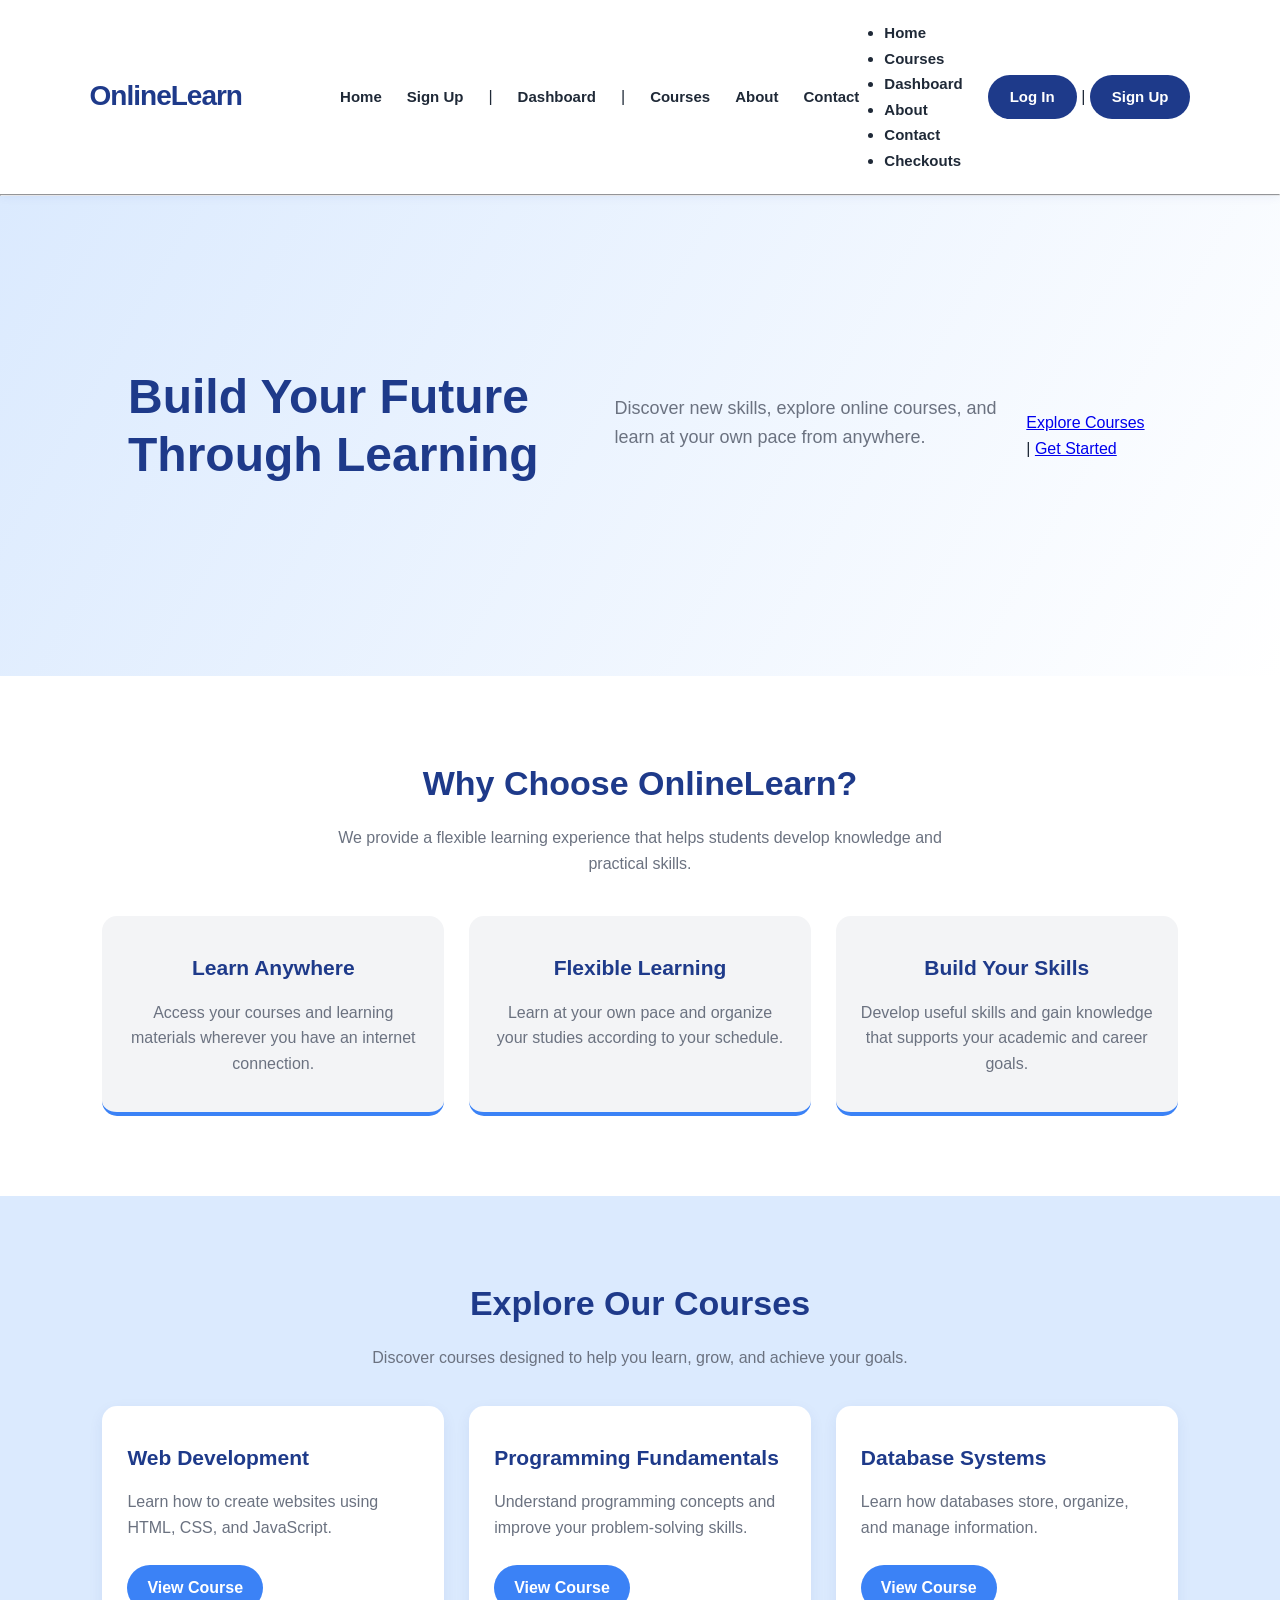
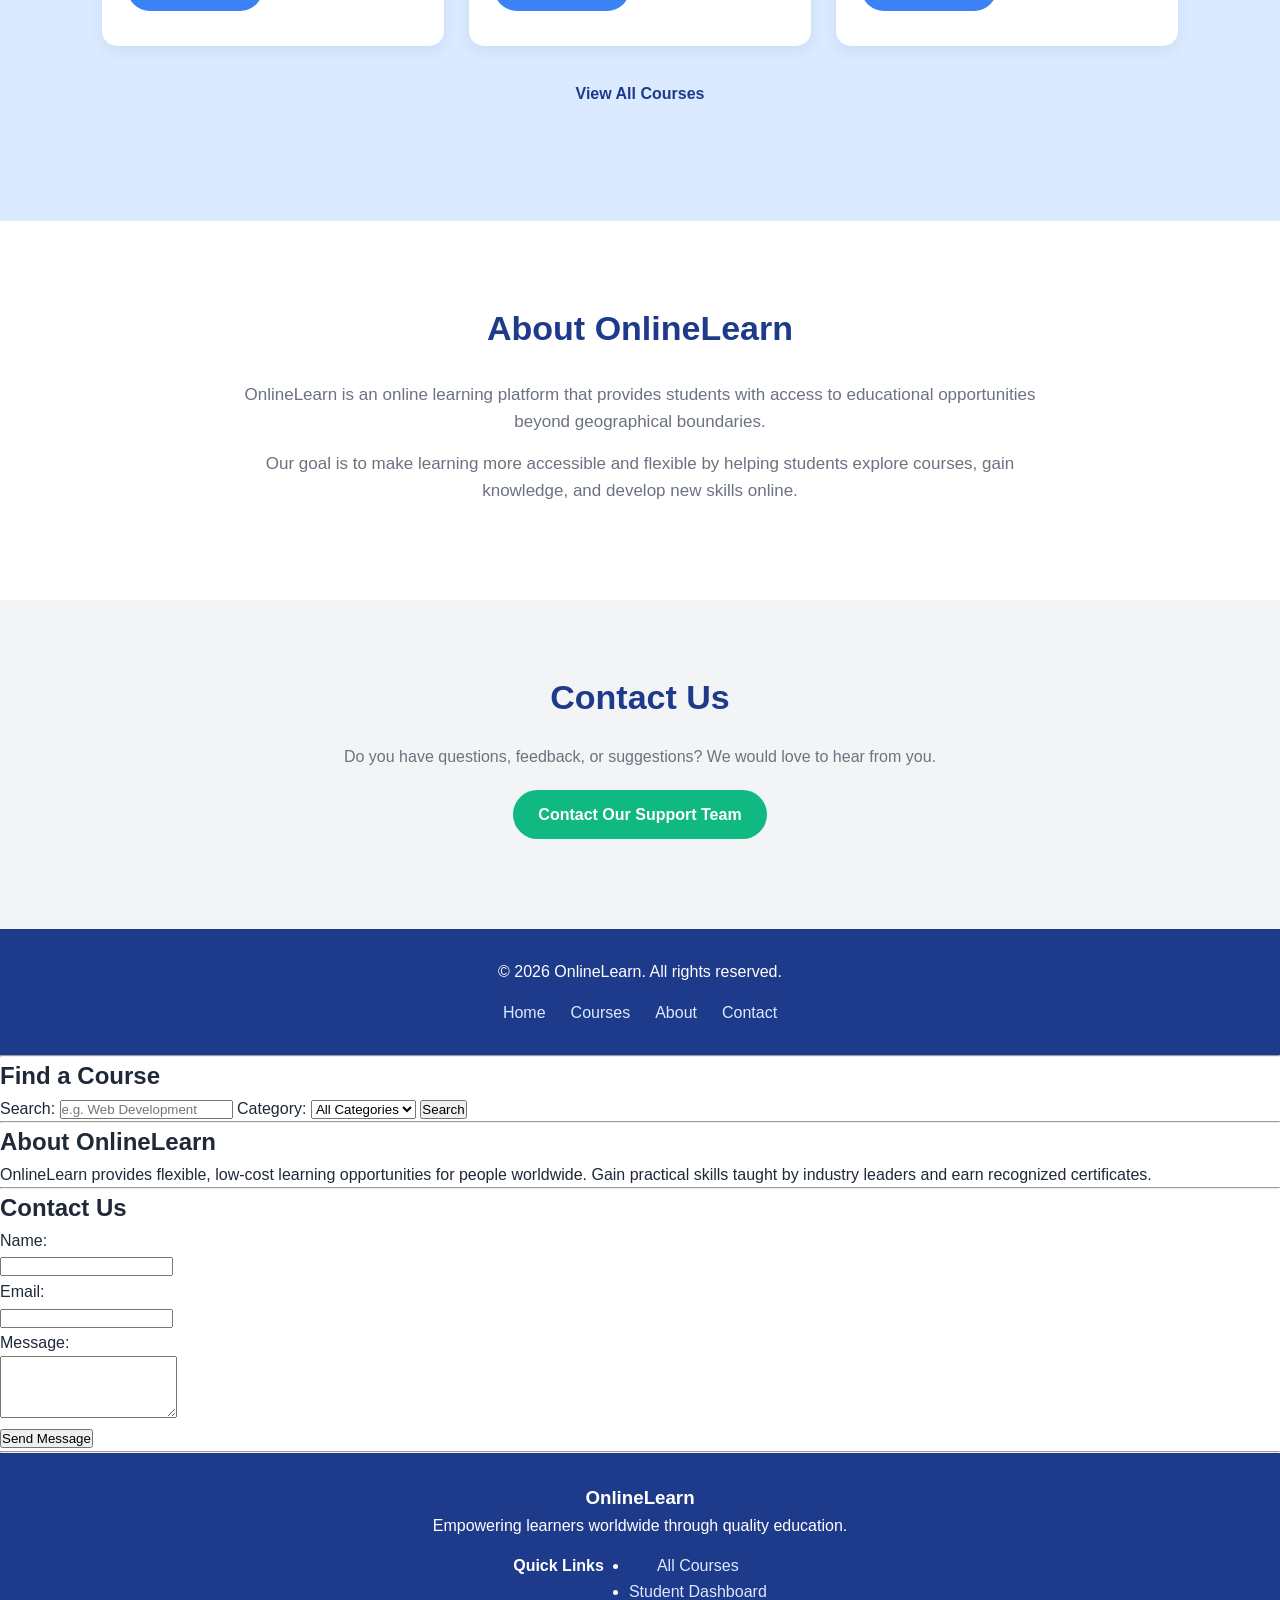
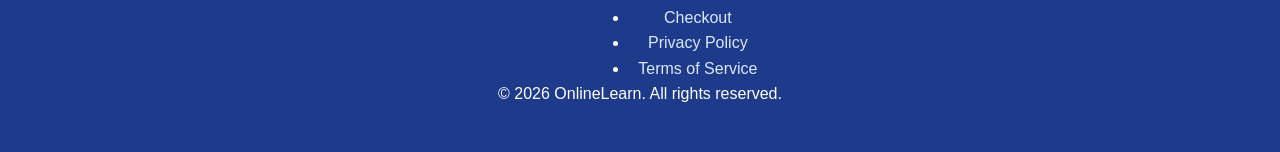
==== commit 4cb75d4d: "Merge branch 'main' into homepage" ====
--- a/index.html
+++ b/index.html
@@ -3,6 +3,8 @@
   <head>
     <meta charset="UTF-8" />
     <meta name="viewport" content="width=device-width, initial-scale=1.0" />
+    <link rel="stylesheet" href="css/style.css" />
+    <title>Online Course System</title>
     <meta name="description" content="Discover online courses and learn new skills at your own pace." />
     <title>OnlineLearn - Online Course System</title>
   </head>
@@ -12,6 +14,13 @@
       <div class="logo">
         <a href="index.html"><strong>OnlineLearn</strong></a>
       </div>
+      <nav aria-label="Main navigation">
+        <a href="index.html">Home</a>
+        <a href="signup.html">Sign Up</a> |
+        <a href="dashboard.html">Dashboard</a> |
+        <a href="courses.html">Courses</a>
+        <a href="#about">About</a>
+        <a href="#contact">Contact</a>
       <nav aria-label="Main Navigation">
         <ul>
           <li><a href="index.html">Home</a></li>
@@ -42,6 +51,125 @@
           <a href="signup.html">Get Started</a>
         </div>
       </section>
+      <section class="benefits">
+        <h2>Why Choose OnlineLearn?</h2>
+
+        <p>
+          We provide a flexible learning experience that helps students develop
+          knowledge and practical skills.
+        </p>
+
+        <div class="benefits-list">
+          <article>
+            <h3>Learn Anywhere</h3>
+
+            <p>
+              Access your courses and learning materials wherever you have an
+              internet connection.
+            </p>
+          </article>
+
+          <article>
+            <h3>Flexible Learning</h3>
+
+            <p>
+              Learn at your own pace and organize your studies according to your
+              schedule.
+            </p>
+          </article>
+
+          <article>
+            <h3>Build Your Skills</h3>
+
+            <p>
+              Develop useful skills and gain knowledge that supports your
+              academic and career goals.
+            </p>
+          </article>
+        </div>
+      </section>
+
+      <section class="featured-courses" id="courses">
+        <h2>Explore Our Courses</h2>
+
+        <p>
+          Discover courses designed to help you learn, grow, and achieve your
+          goals.
+        </p>
+
+        <div class="course-list">
+          <article class="course-card">
+            <h3>Web Development</h3>
+
+            <p>Learn how to create websites using HTML, CSS, and JavaScript.</p>
+
+            <a href="course-detail.html">View Course</a>
+          </article>
+
+          <article class="course-card">
+            <h3>Programming Fundamentals</h3>
+
+            <p>
+              Understand programming concepts and improve your problem-solving
+              skills.
+            </p>
+
+            <a href="course-detail.html">View Course</a>
+          </article>
+
+          <article class="course-card">
+            <h3>Database Systems</h3>
+
+            <p>Learn how databases store, organize, and manage information.</p>
+            <a href="course-detail.html">View Course</a>
+          </article>
+        </div>
+
+        <p>
+          <a href="courses.html">View All Courses</a>
+        </p>
+      </section>
+
+      <section class="about" id="about">
+        <h2>About OnlineLearn</h2>
+
+        <p>
+          OnlineLearn is an online learning platform that provides students with
+          access to educational opportunities beyond geographical boundaries.
+        </p>
+
+        <p>
+          Our goal is to make learning more accessible and flexible by helping
+          students explore courses, gain knowledge, and develop new skills
+          online.
+        </p>
+      </section>
+
+      <section class="contact" id="contact">
+        <h2>Contact Us</h2>
+
+        <p>
+          Do you have questions, feedback, or suggestions? We would love to hear
+          from you.
+        </p>
+
+        <p>
+          <a href="mailto:support@onlinelearn.example">
+            Contact Our Support Team
+          </a>
+        </p>
+      </section>
+    </main>
+    <footer>
+      <p>&copy; 2026 OnlineLearn. All rights reserved.</p>
+
+      <nav aria-label="Footer navigation">
+        <a href="index.html">Home</a>
+        <a href="courses.html">Courses</a>
+        <a href="#about">About</a>
+        <a href="#contact">Contact</a>
+      </nav>
+    </footer>
 
       <hr />
 
--- a/css/style.css
+++ b/css/style.css
@@ -0,0 +1,503 @@
+/* =========================================
+   1. GENERAL SETTINGS
+========================================= */
+
+* {
+    margin: 0;
+    padding: 0;
+    box-sizing: border-box;
+}
+
+html {
+    scroll-behavior: smooth;
+}
+
+body {
+    font-family: "Open Sans", Arial, sans-serif;
+    background-color: #FFFFFF;
+    color: #1F2937;
+    line-height: 1.6;
+}
+
+
+/* =========================================
+   2. HEADER
+========================================= */
+
+header {
+    background-color: #FFFFFF;
+    display: flex;
+    justify-content: space-between;
+    align-items: center;
+    padding: 20px 7%;
+    box-shadow: 0 2px 10px rgba(30, 58, 138, 0.08);
+    position: sticky;
+    top: 0;
+    z-index: 1000;
+}
+
+
+/* Website Logo */
+
+.logo a {
+    color: #1E3A8A;
+    font-size: 28px;
+    font-weight: bold;
+    text-decoration: none;
+    letter-spacing: -1px;
+}
+
+
+/* Main Navigation */
+
+header nav {
+    display: flex;
+    align-items: center;
+    gap: 25px;
+}
+
+header nav a {
+    color: #1F2937;
+    text-decoration: none;
+    font-size: 15px;
+    font-weight: 600;
+    transition: color 0.3s ease;
+}
+
+header nav a:hover,
+header nav a[aria-current="page"] {
+    color: #3B82F6;
+}
+
+
+/* Header Login Button */
+
+.header-actions a {
+    display: inline-block;
+    background-color: #1E3A8A;
+    color: #FFFFFF;
+    padding: 10px 22px;
+    border-radius: 25px;
+    text-decoration: none;
+    font-weight: bold;
+    transition: background-color 0.3s ease;
+}
+
+.header-actions a:hover {
+    background-color: #3B82F6;
+}
+
+
+/* =========================================
+   3. HERO SECTION
+========================================= */
+
+.hero {
+    min-height: 480px;
+    padding: 100px 10%;
+    display: flex;
+    align-items: center;
+    background: linear-gradient(
+        120deg,
+        #DBEAFE,
+        #FFFFFF
+    );
+}
+
+.hero h1 {
+    color: #1E3A8A;
+    font-size: 48px;
+    line-height: 1.2;
+    max-width: 650px;
+    margin-bottom: 20px;
+}
+
+.hero p {
+    color: #6B7280;
+    font-size: 18px;
+    max-width: 650px;
+    margin-bottom: 25px;
+}
+
+.hero-actions {
+    display: flex;
+    align-items: center;
+    gap: 15px;
+}
+
+
+/* Hero Buttons */
+
+.hero-actions a {
+    display: inline-block;
+    padding: 13px 25px;
+    border-radius: 30px;
+    text-decoration: none;
+    font-weight: bold;
+    transition: all 0.3s ease;
+}
+
+
+/* Explore Courses Button */
+
+.hero-actions a:first-child {
+    background-color: #3B82F6;
+    color: #FFFFFF;
+}
+
+.hero-actions a:first-child:hover {
+    background-color: #1E3A8A;
+    transform: translateY(-3px);
+}
+
+
+/* Get Started Button */
+
+.hero-actions a:last-child {
+    background-color: #FFFFFF;
+    color: #1E3A8A;
+    border: 2px solid #1E3A8A;
+}
+
+.hero-actions a:last-child:hover {
+    background-color: #1E3A8A;
+    color: #FFFFFF;
+    transform: translateY(-3px);
+}
+
+
+/* =========================================
+   4. LEARNING BENEFITS SECTION
+========================================= */
+
+.benefits {
+    padding: 80px 8%;
+    text-align: center;
+    background-color: #FFFFFF;
+}
+
+.benefits h2 {
+    color: #1E3A8A;
+    font-size: 34px;
+    margin-bottom: 15px;
+}
+
+.benefits > p {
+    color: #6B7280;
+    max-width: 650px;
+    margin: 0 auto 40px;
+}
+
+
+/* Benefits Cards Container */
+
+.benefits-list {
+    display: grid;
+    grid-template-columns: repeat(3, 1fr);
+    gap: 25px;
+    margin-top: 35px;
+}
+
+
+/* Individual Benefit Cards */
+
+.benefits-list article {
+    background-color: #F3F4F6;
+    padding: 35px 25px;
+    border-radius: 15px;
+    border-bottom: 4px solid #3B82F6;
+    transition: transform 0.3s ease, box-shadow 0.3s ease;
+}
+
+.benefits-list article:hover {
+    transform: translateY(-8px);
+    box-shadow: 0 10px 25px rgba(30, 58, 138, 0.12);
+}
+
+.benefits-list h3 {
+    color: #1E3A8A;
+    font-size: 21px;
+    margin-bottom: 15px;
+}
+
+.benefits-list article p {
+    color: #6B7280;
+}
+
+
+/* =========================================
+   5. FEATURED COURSES SECTION
+========================================= */
+
+.featured-courses {
+    padding: 80px 8%;
+    text-align: center;
+    background-color: #DBEAFE;
+}
+
+.featured-courses h2 {
+    color: #1E3A8A;
+    font-size: 34px;
+    margin-bottom: 15px;
+}
+
+.featured-courses > p {
+    color: #6B7280;
+    max-width: 650px;
+    margin: 0 auto 35px;
+}
+
+
+/* Course Cards Container */
+
+.course-list {
+    display: grid;
+    grid-template-columns: repeat(3, 1fr);
+    gap: 25px;
+    margin-top: 35px;
+}
+
+
+/* Individual Course Cards */
+
+.course-card {
+    background-color: #FFFFFF;
+    padding: 35px 25px;
+    border-radius: 15px;
+    text-align: left;
+    box-shadow: 0 5px 15px rgba(30, 58, 138, 0.07);
+    transition: transform 0.3s ease, box-shadow 0.3s ease;
+}
+
+.course-card:hover {
+    transform: translateY(-8px);
+    box-shadow: 0 12px 25px rgba(30, 58, 138, 0.15);
+}
+
+.course-card h3 {
+    color: #1E3A8A;
+    font-size: 21px;
+    margin-bottom: 15px;
+}
+
+.course-card p {
+    color: #6B7280;
+    margin-bottom: 25px;
+}
+
+
+/* Course Links */
+
+.course-card a {
+    display: inline-block;
+    color: #FFFFFF;
+    background-color: #3B82F6;
+    padding: 10px 20px;
+    border-radius: 25px;
+    text-decoration: none;
+    font-weight: bold;
+    transition: background-color 0.3s ease;
+}
+
+.course-card a:hover {
+    background-color: #1E3A8A;
+}
+
+
+/* View All Courses Link */
+
+.featured-courses > p:last-child {
+    margin-top: 35px;
+}
+
+.featured-courses > p:last-child a {
+    color: #1E3A8A;
+    font-weight: bold;
+    text-decoration: none;
+}
+
+.featured-courses > p:last-child a:hover {
+    color: #3B82F6;
+}
+
+
+/* =========================================
+   6. ABOUT SECTION
+========================================= */
+
+.about {
+    padding: 80px 12%;
+    text-align: center;
+    background-color: #FFFFFF;
+}
+
+.about h2 {
+    color: #1E3A8A;
+    font-size: 34px;
+    margin-bottom: 25px;
+}
+
+.about p {
+    color: #6B7280;
+    max-width: 800px;
+    margin: 0 auto 15px;
+    font-size: 17px;
+}
+
+
+/* =========================================
+   7. CONTACT SECTION
+========================================= */
+
+.contact {
+    padding: 70px 10%;
+    text-align: center;
+    background-color: #F3F4F6;
+}
+
+.contact h2 {
+    color: #1E3A8A;
+    font-size: 34px;
+    margin-bottom: 20px;
+}
+
+.contact p {
+    color: #6B7280;
+    margin-bottom: 20px;
+}
+
+.contact a {
+    display: inline-block;
+    background-color: #10B981;
+    color: #FFFFFF;
+    padding: 12px 25px;
+    border-radius: 25px;
+    text-decoration: none;
+    font-weight: bold;
+    transition: background-color 0.3s ease;
+}
+
+.contact a:hover {
+    background-color: #059669;
+}
+
+
+/* =========================================
+   8. FOOTER
+========================================= */
+
+footer {
+    background-color: #1E3A8A;
+    color: #FFFFFF;
+    padding: 30px 7%;
+    text-align: center;
+}
+
+footer p {
+    margin-bottom: 15px;
+}
+
+footer nav {
+    display: flex;
+    justify-content: center;
+    flex-wrap: wrap;
+    gap: 25px;
+}
+
+footer nav a {
+    color: #DBEAFE;
+    text-decoration: none;
+    transition: color 0.3s ease;
+}
+
+footer nav a:hover {
+    color: #10B981;
+}
+
+
+/* =========================================
+   9. RESPONSIVE DESIGN
+========================================= */
+
+/* Tablets */
+
+@media screen and (max-width: 900px) {
+
+    header {
+        flex-wrap: wrap;
+        gap: 20px;
+    }
+
+    header nav {
+        flex-wrap: wrap;
+        gap: 15px;
+    }
+
+    .hero h1 {
+        font-size: 38px;
+    }
+
+    .benefits-list,
+    .course-list {
+        grid-template-columns: repeat(2, 1fr);
+    }
+
+}
+
+
+/* Mobile Phones */
+
+@media screen and (max-width: 600px) {
+
+    header {
+        flex-direction: column;
+        padding: 20px;
+    }
+
+    header nav {
+        justify-content: center;
+        gap: 12px;
+    }
+
+    header nav a {
+        font-size: 13px;
+    }
+
+    .hero {
+        padding: 70px 7%;
+        min-height: 400px;
+    }
+
+    .hero h1 {
+        font-size: 34px;
+    }
+
+    .hero p {
+        font-size: 16px;
+    }
+
+    .hero-actions {
+        flex-direction: column;
+        align-items: flex-start;
+    }
+
+    .benefits,
+    .featured-courses,
+    .about,
+    .contact {
+        padding: 60px 7%;
+    }
+
+    .benefits h2,
+    .featured-courses h2,
+    .about h2,
+    .contact h2 {
+        font-size: 28px;
+    }
+
+    .benefits-list,
+    .course-list {
+        grid-template-columns: 1fr;
+    }
+
+}
